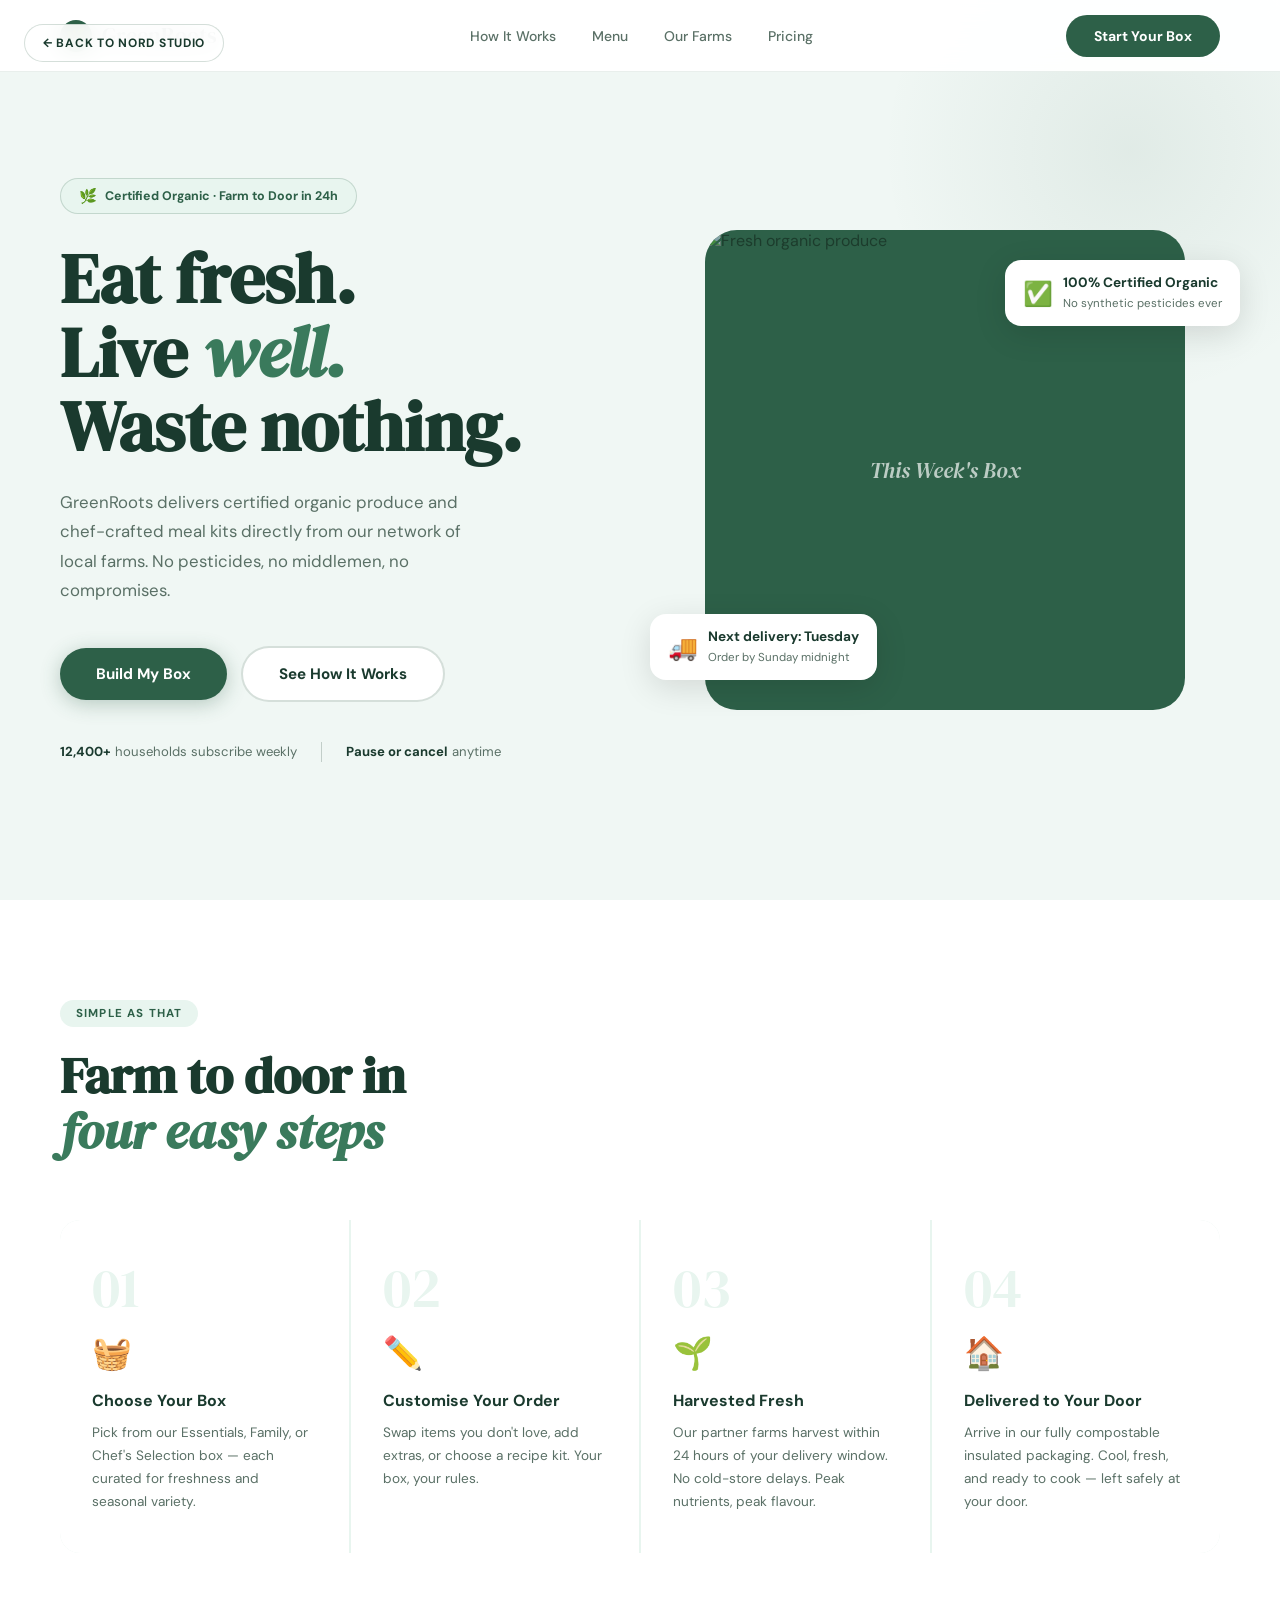
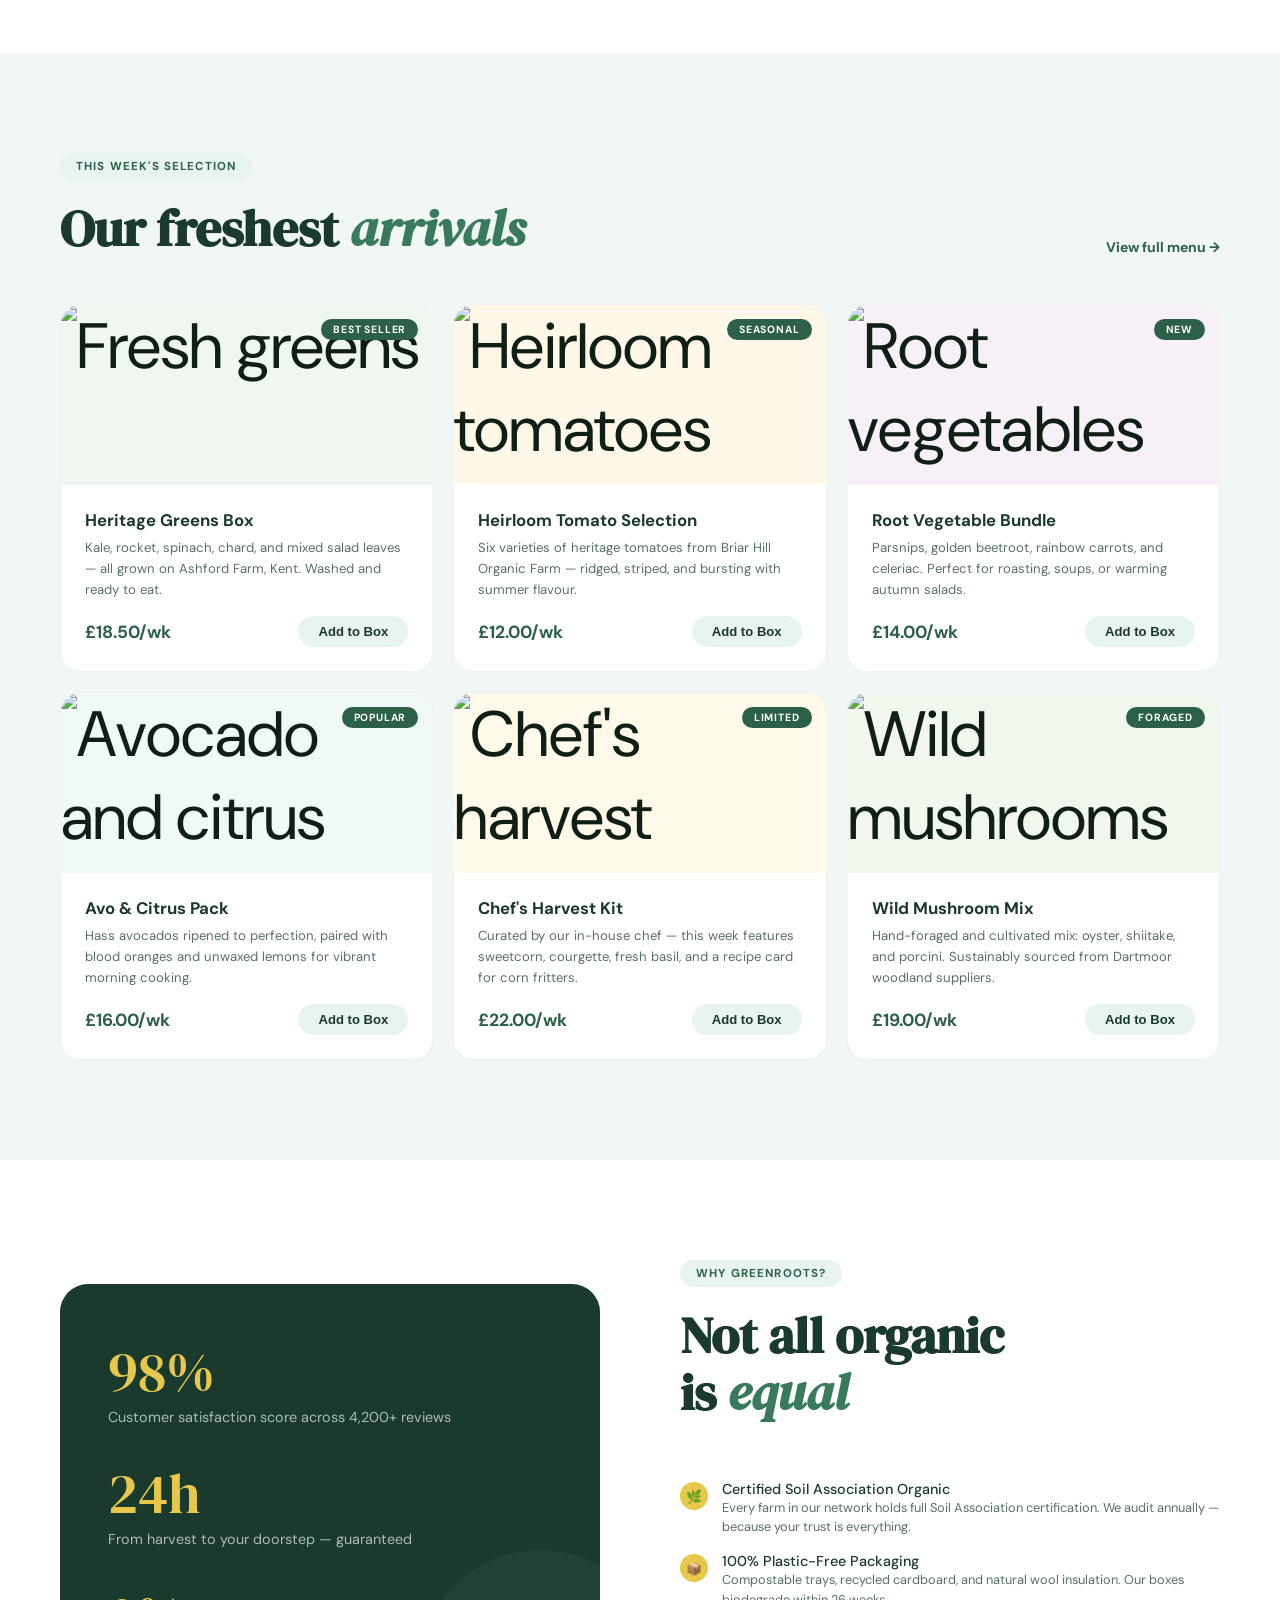
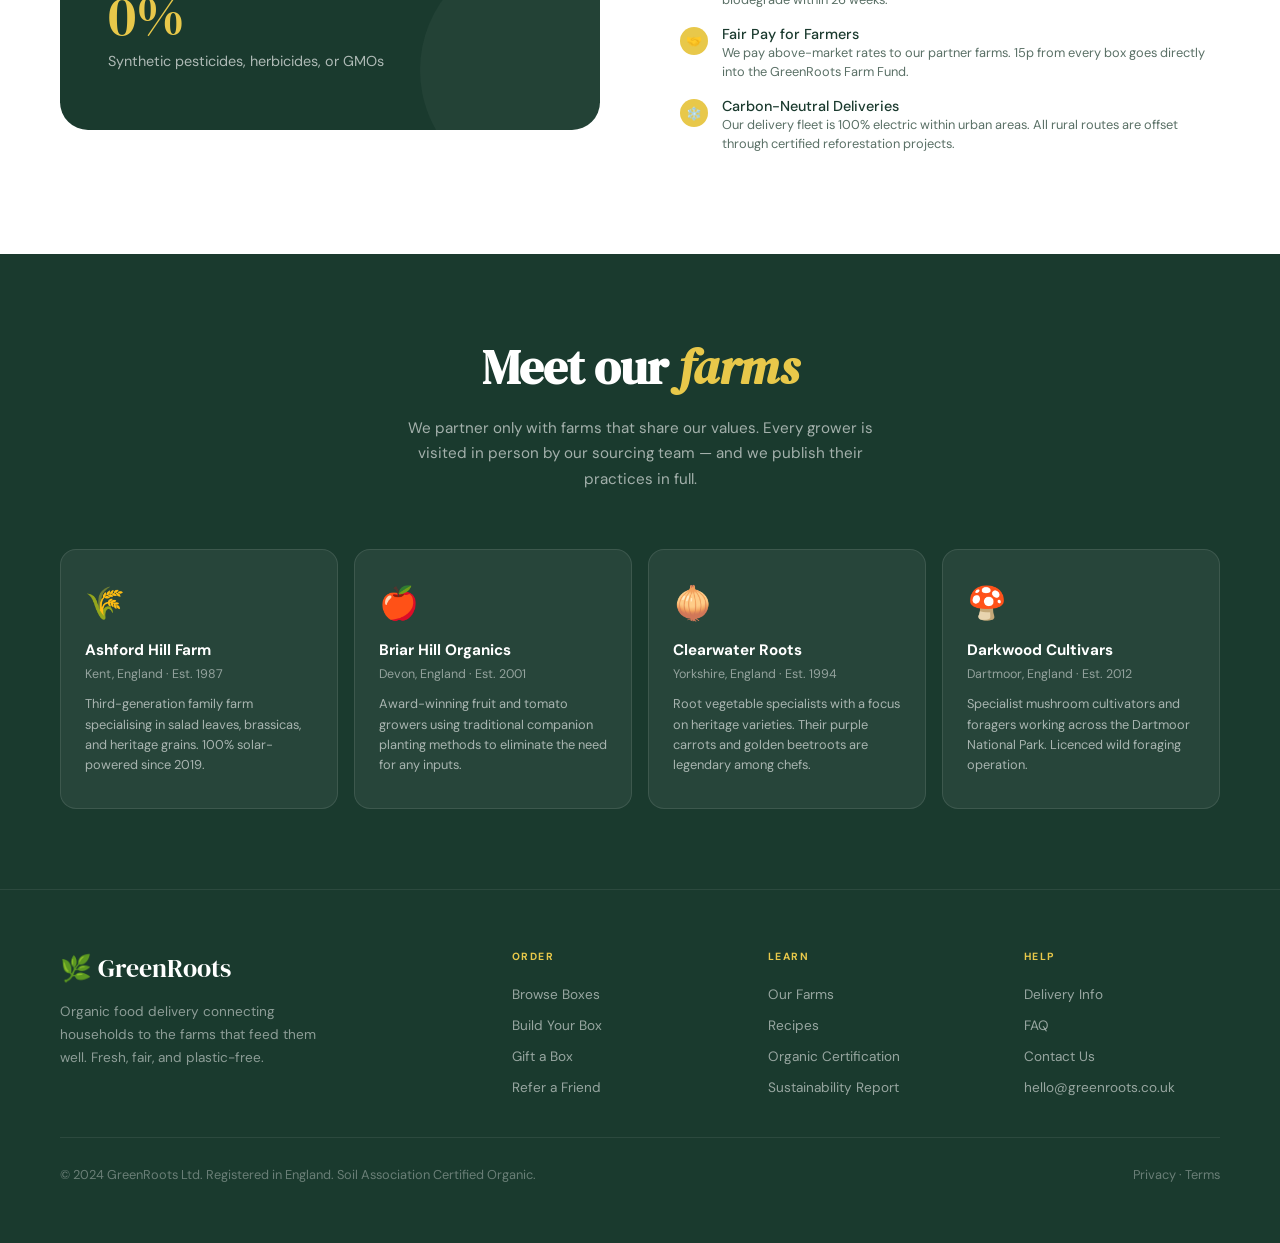
==== greenroots.html @ e9d358b2 "Add files via upload" ====
<!DOCTYPE html>
<html lang="en">
<head>
  <meta charset="UTF-8" />
  <meta name="viewport" content="width=device-width, initial-scale=1.0" />
  <title>GreenRoots — Organic Food Delivery</title>
  <link rel="preconnect" href="https://fonts.googleapis.com" />
  <link rel="preconnect" href="https://fonts.gstatic.com" crossorigin />
  <link href="https://fonts.googleapis.com/css2?family=DM+Sans:ital,wght@0,300;0,400;0,500;0,700;1,400&family=DM+Serif+Display:ital@0;1&display=swap" rel="stylesheet" />
  <style>
    *, *::before, *::after { box-sizing: border-box; margin: 0; padding: 0; }
    :root {
      --green-dark: #1a3a2e;
      --green: #2d6048;
      --green-mid: #3a7a5c;
      --green-light: #5a9e7a;
      --green-pale: #e8f5ef;
      --green-wash: #f0f7f4;
      --yellow: #e8c84a;
      --white: #ffffff;
      --black: #0f1f16;
      --muted: #5a7066;
    }
    html { scroll-behavior: smooth; }
    body {
      font-family: 'DM Sans', sans-serif;
      background: var(--white);
      color: var(--black);
      overflow-x: hidden;
    }

    .back-btn {
      position: fixed;
      top: 24px; left: 24px;
      z-index: 200;
      display: inline-flex;
      align-items: center;
      gap: 8px;
      font-size: 0.75rem;
      font-weight: 700;
      letter-spacing: 0.06em;
      text-transform: uppercase;
      color: var(--green-dark);
      background: rgba(255,255,255,0.92);
      backdrop-filter: blur(12px);
      padding: 10px 18px;
      border-radius: 50px;
      border: 1px solid rgba(45,96,72,0.2);
      text-decoration: none;
      transition: all 0.3s;
    }
    .back-btn:hover { background: var(--green); color: var(--white); border-color: var(--green); }

    nav {
      position: fixed;
      top: 0; left: 0; right: 0;
      z-index: 100;
      display: flex;
      align-items: center;
      justify-content: space-between;
      padding: 0 60px;
      height: 72px;
      background: rgba(255,255,255,0.95);
      backdrop-filter: blur(16px);
      border-bottom: 1px solid rgba(45,96,72,0.1);
    }
    .nav-logo {
      display: flex;
      align-items: center;
      gap: 10px;
      font-family: 'DM Serif Display', serif;
      font-size: 1.4rem;
      color: var(--green-dark);
      text-decoration: none;
    }
    .nav-logo-icon {
      width: 32px; height: 32px;
      background: var(--green);
      border-radius: 50%;
      display: flex;
      align-items: center;
      justify-content: center;
      font-size: 1rem;
    }
    .nav-links { display: flex; gap: 36px; list-style: none; }
    .nav-links a {
      font-size: 0.875rem;
      font-weight: 500;
      color: var(--muted);
      text-decoration: none;
      transition: color 0.2s;
    }
    .nav-links a:hover { color: var(--green-dark); }
    .nav-order {
      font-size: 0.875rem;
      font-weight: 700;
      color: var(--white);
      background: var(--green);
      padding: 12px 28px;
      border-radius: 50px;
      text-decoration: none;
      transition: all 0.2s;
    }
    .nav-order:hover { background: var(--green-dark); transform: translateY(-1px); }

    /* HERO */
    .hero {
      min-height: 100vh;
      display: grid;
      grid-template-columns: 1fr 1fr;
      align-items: center;
      padding: 100px 60px 60px;
      gap: 60px;
      background: var(--green-wash);
      position: relative;
      overflow: hidden;
    }
    .hero::before {
      content: '';
      position: absolute;
      top: -100px; right: -100px;
      width: 500px; height: 500px;
      border-radius: 50%;
      background: radial-gradient(circle, rgba(45,96,72,0.08) 0%, transparent 70%);
    }
    .hero-badge {
      display: inline-flex;
      align-items: center;
      gap: 8px;
      background: var(--green-pale);
      border: 1px solid rgba(45,96,72,0.2);
      padding: 8px 18px;
      border-radius: 50px;
      font-size: 0.78rem;
      font-weight: 700;
      color: var(--green);
      margin-bottom: 28px;
    }
    .hero-badge::before { content: '🌿'; font-size: 0.9rem; }
    .hero h1 {
      font-family: 'DM Serif Display', serif;
      font-size: clamp(3rem, 5.5vw, 5.5rem);
      line-height: 1.05;
      color: var(--green-dark);
      margin-bottom: 24px;
    }
    .hero h1 em { font-style: italic; color: var(--green-mid); }
    .hero-sub {
      font-size: 1.05rem;
      color: var(--muted);
      line-height: 1.75;
      max-width: 440px;
      margin-bottom: 40px;
    }
    .hero-actions { display: flex; gap: 14px; align-items: center; flex-wrap: wrap; }
    .btn-green {
      font-size: 0.95rem;
      font-weight: 700;
      color: var(--white);
      background: var(--green);
      padding: 16px 36px;
      border-radius: 50px;
      text-decoration: none;
      transition: all 0.25s;
      box-shadow: 0 4px 20px rgba(45,96,72,0.3);
    }
    .btn-green:hover { background: var(--green-dark); transform: translateY(-2px); box-shadow: 0 8px 28px rgba(45,96,72,0.4); }
    .btn-white {
      font-size: 0.95rem;
      font-weight: 700;
      color: var(--green-dark);
      background: var(--white);
      padding: 16px 36px;
      border-radius: 50px;
      text-decoration: none;
      border: 2px solid rgba(45,96,72,0.2);
      transition: all 0.25s;
    }
    .btn-white:hover { border-color: var(--green); color: var(--green); }
    .hero-trust {
      display: flex;
      align-items: center;
      gap: 24px;
      margin-top: 40px;
    }
    .hero-trust-text { font-size: 0.82rem; color: var(--muted); }
    .hero-trust-text strong { color: var(--green-dark); }
    .hero-visual {
      display: flex;
      align-items: center;
      justify-content: center;
      position: relative;
    }
    .hero-box {
      width: 100%;
      max-width: 480px;
      aspect-ratio: 1;
      background: var(--green);
      border-radius: 32px;
      display: flex;
      align-items: center;
      justify-content: center;
      position: relative;
      overflow: hidden;
    }
    .hero-box-inner {
      text-align: center;
      color: rgba(255,255,255,0.85);
      position: relative;
      z-index: 2;
    }
    .hero-box-emoji { font-size: 5rem; display: block; margin-bottom: 20px; }
    .hero-box-label {
      font-family: 'DM Serif Display', serif;
      font-size: 1.4rem;
      font-style: italic;
      opacity: 0.8;
    }
    .hero-box-bg-img {
      position: absolute;
      inset: 0;
      width: 100%; height: 100%;
      object-fit: cover;
      opacity: 0.55;
      border-radius: 32px;
    }
    .hero-floating {
      position: absolute;
      background: var(--white);
      border-radius: 16px;
      padding: 14px 18px;
      box-shadow: 0 8px 32px rgba(0,0,0,0.12);
      display: flex;
      align-items: center;
      gap: 10px;
    }
    .hero-floating.top { top: 30px; right: -20px; }
    .hero-floating.bottom { bottom: 30px; left: -20px; }
    .hf-icon { font-size: 1.5rem; }
    .hf-text strong { display: block; font-size: 0.85rem; font-weight: 700; color: var(--green-dark); }
    .hf-text span { font-size: 0.72rem; color: var(--muted); }

    /* HOW IT WORKS */
    .how {
      padding: 100px 60px;
      max-width: 1300px;
      margin: 0 auto;
    }
    .section-tag {
      display: inline-block;
      background: var(--green-pale);
      color: var(--green);
      font-size: 0.72rem;
      font-weight: 700;
      letter-spacing: 0.1em;
      text-transform: uppercase;
      padding: 6px 16px;
      border-radius: 50px;
      margin-bottom: 20px;
    }
    .section-title {
      font-family: 'DM Serif Display', serif;
      font-size: clamp(2.2rem, 4vw, 3.5rem);
      color: var(--green-dark);
      line-height: 1.1;
      margin-bottom: 60px;
    }
    .section-title em { font-style: italic; color: var(--green-mid); }
    .how-steps {
      display: grid;
      grid-template-columns: repeat(4, 1fr);
      gap: 2px;
      background: var(--green-pale);
      border-radius: 20px;
      overflow: hidden;
    }
    .how-step {
      background: var(--white);
      padding: 40px 32px;
      position: relative;
    }
    .step-num {
      font-family: 'DM Serif Display', serif;
      font-size: 3.5rem;
      color: var(--green-pale);
      line-height: 1;
      margin-bottom: 16px;
      display: block;
    }
    .step-icon { font-size: 2rem; margin-bottom: 16px; display: block; }
    .step-title { font-size: 1rem; font-weight: 700; color: var(--green-dark); margin-bottom: 10px; }
    .step-desc { font-size: 0.85rem; color: var(--muted); line-height: 1.7; }

    /* MENU */
    .menu-section {
      padding: 100px 60px;
      background: var(--green-wash);
    }
    .menu-inner { max-width: 1300px; margin: 0 auto; }
    .menu-header {
      display: flex;
      justify-content: space-between;
      align-items: flex-end;
      margin-bottom: 48px;
    }
    .menu-header a {
      font-size: 0.875rem;
      font-weight: 700;
      color: var(--green);
      text-decoration: none;
    }
    .menu-header a:hover { color: var(--green-dark); }
    .menu-grid {
      display: grid;
      grid-template-columns: repeat(3, 1fr);
      gap: 20px;
    }
    .menu-card {
      background: var(--white);
      border-radius: 20px;
      overflow: hidden;
      border: 1px solid rgba(45,96,72,0.08);
      transition: transform 0.3s, box-shadow 0.3s;
    }
    .menu-card:hover { transform: translateY(-6px); box-shadow: 0 16px 48px rgba(45,96,72,0.12); }
    .menu-visual {
      height: 180px;
      display: flex;
      align-items: center;
      justify-content: center;
      font-size: 4rem;
      position: relative;
    }
    .menu-tag {
      position: absolute;
      top: 14px;
      right: 14px;
      background: var(--green);
      color: var(--white);
      font-size: 0.65rem;
      font-weight: 700;
      letter-spacing: 0.08em;
      text-transform: uppercase;
      padding: 4px 12px;
      border-radius: 50px;
    }
    .menu-body { padding: 24px; }
    .menu-name { font-size: 1.05rem; font-weight: 700; color: var(--green-dark); margin-bottom: 6px; }
    .menu-desc { font-size: 0.82rem; color: var(--muted); margin-bottom: 16px; line-height: 1.6; }
    .menu-footer { display: flex; justify-content: space-between; align-items: center; }
    .menu-price { font-size: 1.1rem; font-weight: 700; color: var(--green); }
    .menu-add {
      background: var(--green-pale);
      color: var(--green-dark);
      border: none;
      padding: 8px 20px;
      border-radius: 50px;
      font-size: 0.82rem;
      font-weight: 700;
      cursor: pointer;
      transition: all 0.2s;
    }
    .menu-add:hover { background: var(--green); color: var(--white); }

    /* WHY US */
    .why {
      padding: 100px 60px;
      display: grid;
      grid-template-columns: 1fr 1fr;
      gap: 80px;
      align-items: center;
      max-width: 1300px;
      margin: 0 auto;
    }
    .why-visual {
      background: var(--green-dark);
      border-radius: 28px;
      padding: 60px 48px;
      color: var(--white);
      position: relative;
      overflow: hidden;
    }
    .why-visual::before {
      content: '';
      position: absolute;
      bottom: -60px; right: -60px;
      width: 240px; height: 240px;
      border-radius: 50%;
      background: rgba(255,255,255,0.04);
    }
    .why-stat { margin-bottom: 40px; }
    .why-stat-num {
      font-family: 'DM Serif Display', serif;
      font-size: 3.5rem;
      color: var(--yellow);
      line-height: 1;
      margin-bottom: 8px;
    }
    .why-stat-label { font-size: 0.9rem; color: rgba(255,255,255,0.65); }
    .why-features { list-style: none; display: flex; flex-direction: column; gap: 16px; }
    .why-feature {
      display: flex;
      align-items: flex-start;
      gap: 14px;
    }
    .why-feature-icon {
      width: 28px; height: 28px;
      background: var(--yellow);
      border-radius: 50%;
      display: flex;
      align-items: center;
      justify-content: center;
      font-size: 0.8rem;
      flex-shrink: 0;
      margin-top: 2px;
    }
    .why-feature-text { font-size: 0.9rem; font-weight: 500; color: var(--green-dark); }
    .why-feature-sub { font-size: 0.8rem; color: var(--muted); line-height: 1.5; }

    /* FARMS */
    .farms {
      padding: 80px 60px;
      background: var(--green-dark);
      color: var(--white);
      text-align: center;
    }
    .farms-inner { max-width: 1300px; margin: 0 auto; }
    .farms h2 {
      font-family: 'DM Serif Display', serif;
      font-size: clamp(2rem, 4vw, 3rem);
      margin-bottom: 16px;
    }
    .farms h2 em { font-style: italic; color: var(--yellow); }
    .farms-sub { color: rgba(255,255,255,0.6); max-width: 500px; margin: 0 auto 56px; font-size: 0.95rem; line-height: 1.7; }
    .farms-grid {
      display: grid;
      grid-template-columns: repeat(4, 1fr);
      gap: 16px;
    }
    .farm-card {
      background: rgba(255,255,255,0.06);
      border: 1px solid rgba(255,255,255,0.1);
      border-radius: 16px;
      padding: 32px 24px;
      text-align: left;
      transition: background 0.3s;
    }
    .farm-card:hover { background: rgba(255,255,255,0.1); }
    .farm-icon { font-size: 2rem; margin-bottom: 16px; display: block; }
    .farm-name { font-size: 0.95rem; font-weight: 700; margin-bottom: 6px; }
    .farm-loc { font-size: 0.78rem; color: rgba(255,255,255,0.5); margin-bottom: 12px; }
    .farm-desc { font-size: 0.8rem; color: rgba(255,255,255,0.6); line-height: 1.6; }

    /* FOOTER */
    footer {
      background: var(--green-dark);
      border-top: 1px solid rgba(255,255,255,0.08);
      padding: 60px;
    }
    .footer-inner {
      max-width: 1300px;
      margin: 0 auto;
      display: grid;
      grid-template-columns: 2fr 1fr 1fr 1fr;
      gap: 60px;
      color: rgba(255,255,255,0.7);
    }
    .footer-logo {
      font-family: 'DM Serif Display', serif;
      font-size: 1.6rem;
      color: var(--white);
      margin-bottom: 14px;
    }
    .footer-tagline { font-size: 0.85rem; color: rgba(255,255,255,0.5); line-height: 1.7; max-width: 260px; }
    .footer-col h4 {
      font-size: 0.65rem;
      font-weight: 700;
      letter-spacing: 0.14em;
      text-transform: uppercase;
      color: var(--yellow);
      margin-bottom: 20px;
    }
    .footer-col ul { list-style: none; display: flex; flex-direction: column; gap: 10px; }
    .footer-col a { font-size: 0.85rem; color: rgba(255,255,255,0.55); text-decoration: none; transition: color 0.2s; }
    .footer-col a:hover { color: var(--white); }
    .footer-bottom {
      max-width: 1300px;
      margin: 40px auto 0;
      padding-top: 28px;
      border-top: 1px solid rgba(255,255,255,0.08);
      display: flex;
      justify-content: space-between;
      align-items: center;
      color: rgba(255,255,255,0.35);
      font-size: 0.8rem;
    }

    @media (max-width: 1024px) {
      .hero { grid-template-columns: 1fr; }
      .hero-visual { display: none; }
      .how-steps { grid-template-columns: 1fr 1fr; }
      .menu-grid { grid-template-columns: 1fr 1fr; }
      .why { grid-template-columns: 1fr; }
      .farms-grid { grid-template-columns: 1fr 1fr; }
      .footer-inner { grid-template-columns: 1fr 1fr; }
    }
    @media (max-width: 768px) {
      .nav-links, .nav-order { display: none; }
      nav, .hero, .how, .menu-section, .why, .farms, footer { padding-left: 24px; padding-right: 24px; }
      .how-steps { grid-template-columns: 1fr; }
      .menu-grid { grid-template-columns: 1fr; }
      .farms-grid { grid-template-columns: 1fr 1fr; }
    }
  </style>
</head>
<body>

  <a href="index.html" class="back-btn">← Back to Nord Studio</a>

  <nav>
    <a href="#" class="nav-logo">
      <div class="nav-logo-icon">🌿</div>
      GreenRoots
    </a>
    <ul class="nav-links">
      <li><a href="#how">How It Works</a></li>
      <li><a href="#menu">Menu</a></li>
      <li><a href="#farms">Our Farms</a></li>
      <li><a href="#pricing">Pricing</a></li>
    </ul>
    <a href="#menu" class="nav-order">Start Your Box</a>
  </nav>

  <!-- HERO -->
  <section class="hero">
    <div>
      <div class="hero-badge">Certified Organic · Farm to Door in 24h</div>
      <h1>Eat fresh.<br>Live <em>well.</em><br>Waste nothing.</h1>
      <p class="hero-sub">GreenRoots delivers certified organic produce and chef-crafted meal kits directly from our network of local farms. No pesticides, no middlemen, no compromises.</p>
      <div class="hero-actions">
        <a href="#menu" class="btn-green">Build My Box</a>
        <a href="#how" class="btn-white">See How It Works</a>
      </div>
      <div class="hero-trust">
        <span class="hero-trust-text"><strong>12,400+</strong> households subscribe weekly</span>
        <span style="width:1px;height:20px;background:rgba(90,112,102,0.3);display:block;"></span>
        <span class="hero-trust-text"><strong>Pause or cancel</strong> anytime</span>
      </div>
    </div>
    <div class="hero-visual">
      <div class="hero-box">
        <img class="hero-box-bg-img" src="https://images.unsplash.com/photo-1540914124949-9dadffd46b54?auto=format&fit=crop&w=800&q=80" alt="Fresh organic produce">
        <div class="hero-box-inner">
          <div class="hero-box-label">This Week's Box</div>
        </div>
      </div>
      <div class="hero-floating top">
        <div class="hf-icon">✅</div>
        <div class="hf-text">
          <strong>100% Certified Organic</strong>
          <span>No synthetic pesticides ever</span>
        </div>
      </div>
      <div class="hero-floating bottom">
        <div class="hf-icon">🚚</div>
        <div class="hf-text">
          <strong>Next delivery: Tuesday</strong>
          <span>Order by Sunday midnight</span>
        </div>
      </div>
    </div>
  </section>

  <!-- HOW IT WORKS -->
  <section class="how" id="how">
    <div><span class="section-tag">Simple as that</span></div>
    <h2 class="section-title">Farm to door in<br><em>four easy steps</em></h2>
    <div class="how-steps">
      <div class="how-step">
        <span class="step-num">01</span>
        <span class="step-icon">🧺</span>
        <div class="step-title">Choose Your Box</div>
        <p class="step-desc">Pick from our Essentials, Family, or Chef's Selection box — each curated for freshness and seasonal variety.</p>
      </div>
      <div class="how-step">
        <span class="step-num">02</span>
        <span class="step-icon">✏️</span>
        <div class="step-title">Customise Your Order</div>
        <p class="step-desc">Swap items you don't love, add extras, or choose a recipe kit. Your box, your rules.</p>
      </div>
      <div class="how-step">
        <span class="step-num">03</span>
        <span class="step-icon">🌱</span>
        <div class="step-title">Harvested Fresh</div>
        <p class="step-desc">Our partner farms harvest within 24 hours of your delivery window. No cold-store delays. Peak nutrients, peak flavour.</p>
      </div>
      <div class="how-step">
        <span class="step-num">04</span>
        <span class="step-icon">🏠</span>
        <div class="step-title">Delivered to Your Door</div>
        <p class="step-desc">Arrive in our fully compostable insulated packaging. Cool, fresh, and ready to cook — left safely at your door.</p>
      </div>
    </div>
  </section>

  <!-- MENU -->
  <section class="menu-section" id="menu">
    <div class="menu-inner">
      <div class="menu-header">
        <div>
          <span class="section-tag">This Week's Selection</span>
          <h2 class="section-title" style="margin-bottom:0;">Our freshest <em>arrivals</em></h2>
        </div>
        <a href="#">View full menu →</a>
      </div>
      <div class="menu-grid">
        <div class="menu-card">
          <div class="menu-visual" style="background:#f0f7f0;padding:0;overflow:hidden;"><img src="https://images.unsplash.com/photo-1512621776951-a57141f2eefd?auto=format&fit=crop&w=600&q=80" alt="Fresh greens" style="width:100%;height:100%;object-fit:cover;"><div class="menu-tag">Best Seller</div></div>
          <div class="menu-body">
            <div class="menu-name">Heritage Greens Box</div>
            <p class="menu-desc">Kale, rocket, spinach, chard, and mixed salad leaves — all grown on Ashford Farm, Kent. Washed and ready to eat.</p>
            <div class="menu-footer">
              <span class="menu-price">£18.50/wk</span>
              <button class="menu-add">Add to Box</button>
            </div>
          </div>
        </div>
        <div class="menu-card">
          <div class="menu-visual" style="background:#fff8e8;padding:0;overflow:hidden;"><img src="https://images.unsplash.com/photo-1546470427-f5b61c4d2d9c?auto=format&fit=crop&w=600&q=80" alt="Heirloom tomatoes" style="width:100%;height:100%;object-fit:cover;"><div class="menu-tag">Seasonal</div></div>
          <div class="menu-body">
            <div class="menu-name">Heirloom Tomato Selection</div>
            <p class="menu-desc">Six varieties of heritage tomatoes from Briar Hill Organic Farm — ridged, striped, and bursting with summer flavour.</p>
            <div class="menu-footer">
              <span class="menu-price">£12.00/wk</span>
              <button class="menu-add">Add to Box</button>
            </div>
          </div>
        </div>
        <div class="menu-card">
          <div class="menu-visual" style="background:#f7f0f8;padding:0;overflow:hidden;"><img src="https://images.unsplash.com/photo-1598030343241-56e5e8a79d7d?auto=format&fit=crop&w=600&q=80" alt="Root vegetables" style="width:100%;height:100%;object-fit:cover;"><div class="menu-tag">New</div></div>
          <div class="menu-body">
            <div class="menu-name">Root Vegetable Bundle</div>
            <p class="menu-desc">Parsnips, golden beetroot, rainbow carrots, and celeriac. Perfect for roasting, soups, or warming autumn salads.</p>
            <div class="menu-footer">
              <span class="menu-price">£14.00/wk</span>
              <button class="menu-add">Add to Box</button>
            </div>
          </div>
        </div>
        <div class="menu-card">
          <div class="menu-visual" style="background:#f0f9f5;padding:0;overflow:hidden;"><img src="https://images.unsplash.com/photo-1523049673857-eb18f1d7b578?auto=format&fit=crop&w=600&q=80" alt="Avocado and citrus" style="width:100%;height:100%;object-fit:cover;"><div class="menu-tag">Popular</div></div>
          <div class="menu-body">
            <div class="menu-name">Avo & Citrus Pack</div>
            <p class="menu-desc">Hass avocados ripened to perfection, paired with blood oranges and unwaxed lemons for vibrant morning cooking.</p>
            <div class="menu-footer">
              <span class="menu-price">£16.00/wk</span>
              <button class="menu-add">Add to Box</button>
            </div>
          </div>
        </div>
        <div class="menu-card">
          <div class="menu-visual" style="background:#fef9e8;padding:0;overflow:hidden;"><img src="https://images.unsplash.com/photo-1543353071-087092f956c4?auto=format&fit=crop&w=600&q=80" alt="Chef's harvest selection" style="width:100%;height:100%;object-fit:cover;"><div class="menu-tag">Limited</div></div>
          <div class="menu-body">
            <div class="menu-name">Chef's Harvest Kit</div>
            <p class="menu-desc">Curated by our in-house chef — this week features sweetcorn, courgette, fresh basil, and a recipe card for corn fritters.</p>
            <div class="menu-footer">
              <span class="menu-price">£22.00/wk</span>
              <button class="menu-add">Add to Box</button>
            </div>
          </div>
        </div>
        <div class="menu-card">
          <div class="menu-visual" style="background:#f2f7ee;padding:0;overflow:hidden;"><img src="https://images.unsplash.com/photo-1504674900247-0877df9cc836?auto=format&fit=crop&w=600&q=80" alt="Wild mushrooms" style="width:100%;height:100%;object-fit:cover;"><div class="menu-tag">Foraged</div></div>
          <div class="menu-body">
            <div class="menu-name">Wild Mushroom Mix</div>
            <p class="menu-desc">Hand-foraged and cultivated mix: oyster, shiitake, and porcini. Sustainably sourced from Dartmoor woodland suppliers.</p>
            <div class="menu-footer">
              <span class="menu-price">£19.00/wk</span>
              <button class="menu-add">Add to Box</button>
            </div>
          </div>
        </div>
      </div>
    </div>
  </section>

  <!-- WHY GREENROOTS -->
  <section class="why">
    <div class="why-visual">
      <div class="why-stat">
        <div class="why-stat-num">98%</div>
        <div class="why-stat-label">Customer satisfaction score across 4,200+ reviews</div>
      </div>
      <div class="why-stat">
        <div class="why-stat-num">24h</div>
        <div class="why-stat-label">From harvest to your doorstep — guaranteed</div>
      </div>
      <div class="why-stat" style="margin-bottom:0;">
        <div class="why-stat-num">0%</div>
        <div class="why-stat-label">Synthetic pesticides, herbicides, or GMOs</div>
      </div>
    </div>
    <div>
      <span class="section-tag">Why GreenRoots?</span>
      <h2 class="section-title">Not all organic<br>is <em>equal</em></h2>
      <ul class="why-features">
        <li class="why-feature">
          <div class="why-feature-icon">🌿</div>
          <div>
            <div class="why-feature-text">Certified Soil Association Organic</div>
            <div class="why-feature-sub">Every farm in our network holds full Soil Association certification. We audit annually — because your trust is everything.</div>
          </div>
        </li>
        <li class="why-feature">
          <div class="why-feature-icon">📦</div>
          <div>
            <div class="why-feature-text">100% Plastic-Free Packaging</div>
            <div class="why-feature-sub">Compostable trays, recycled cardboard, and natural wool insulation. Our boxes biodegrade within 26 weeks.</div>
          </div>
        </li>
        <li class="why-feature">
          <div class="why-feature-icon">🤝</div>
          <div>
            <div class="why-feature-text">Fair Pay for Farmers</div>
            <div class="why-feature-sub">We pay above-market rates to our partner farms. 15p from every box goes directly into the GreenRoots Farm Fund.</div>
          </div>
        </li>
        <li class="why-feature">
          <div class="why-feature-icon">❄️</div>
          <div>
            <div class="why-feature-text">Carbon-Neutral Deliveries</div>
            <div class="why-feature-sub">Our delivery fleet is 100% electric within urban areas. All rural routes are offset through certified reforestation projects.</div>
          </div>
        </li>
      </ul>
    </div>
  </section>

  <!-- FARMS -->
  <section class="farms" id="farms">
    <div class="farms-inner">
      <h2>Meet our <em>farms</em></h2>
      <p class="farms-sub">We partner only with farms that share our values. Every grower is visited in person by our sourcing team — and we publish their practices in full.</p>
      <div class="farms-grid">
        <div class="farm-card">
          <span class="farm-icon">🌾</span>
          <div class="farm-name">Ashford Hill Farm</div>
          <div class="farm-loc">Kent, England · Est. 1987</div>
          <p class="farm-desc">Third-generation family farm specialising in salad leaves, brassicas, and heritage grains. 100% solar-powered since 2019.</p>
        </div>
        <div class="farm-card">
          <span class="farm-icon">🍎</span>
          <div class="farm-name">Briar Hill Organics</div>
          <div class="farm-loc">Devon, England · Est. 2001</div>
          <p class="farm-desc">Award-winning fruit and tomato growers using traditional companion planting methods to eliminate the need for any inputs.</p>
        </div>
        <div class="farm-card">
          <span class="farm-icon">🧅</span>
          <div class="farm-name">Clearwater Roots</div>
          <div class="farm-loc">Yorkshire, England · Est. 1994</div>
          <p class="farm-desc">Root vegetable specialists with a focus on heritage varieties. Their purple carrots and golden beetroots are legendary among chefs.</p>
        </div>
        <div class="farm-card">
          <span class="farm-icon">🍄</span>
          <div class="farm-name">Darkwood Cultivars</div>
          <div class="farm-loc">Dartmoor, England · Est. 2012</div>
          <p class="farm-desc">Specialist mushroom cultivators and foragers working across the Dartmoor National Park. Licenced wild foraging operation.</p>
        </div>
      </div>
    </div>
  </section>

  <!-- FOOTER -->
  <footer>
    <div class="footer-inner">
      <div>
        <div class="footer-logo">🌿 GreenRoots</div>
        <p class="footer-tagline">Organic food delivery connecting households to the farms that feed them well. Fresh, fair, and plastic-free.</p>
      </div>
      <div class="footer-col">
        <h4>Order</h4>
        <ul>
          <li><a href="#">Browse Boxes</a></li>
          <li><a href="#">Build Your Box</a></li>
          <li><a href="#">Gift a Box</a></li>
          <li><a href="#">Refer a Friend</a></li>
        </ul>
      </div>
      <div class="footer-col">
        <h4>Learn</h4>
        <ul>
          <li><a href="#">Our Farms</a></li>
          <li><a href="#">Recipes</a></li>
          <li><a href="#">Organic Certification</a></li>
          <li><a href="#">Sustainability Report</a></li>
        </ul>
      </div>
      <div class="footer-col">
        <h4>Help</h4>
        <ul>
          <li><a href="#">Delivery Info</a></li>
          <li><a href="#">FAQ</a></li>
          <li><a href="#">Contact Us</a></li>
          <li><a href="#">hello@greenroots.co.uk</a></li>
        </ul>
      </div>
    </div>
    <div class="footer-bottom">
      <span>© 2024 GreenRoots Ltd. Registered in England. Soil Association Certified Organic.</span>
      <span>Privacy · Terms</span>
    </div>
  </footer>

</body>
</html>
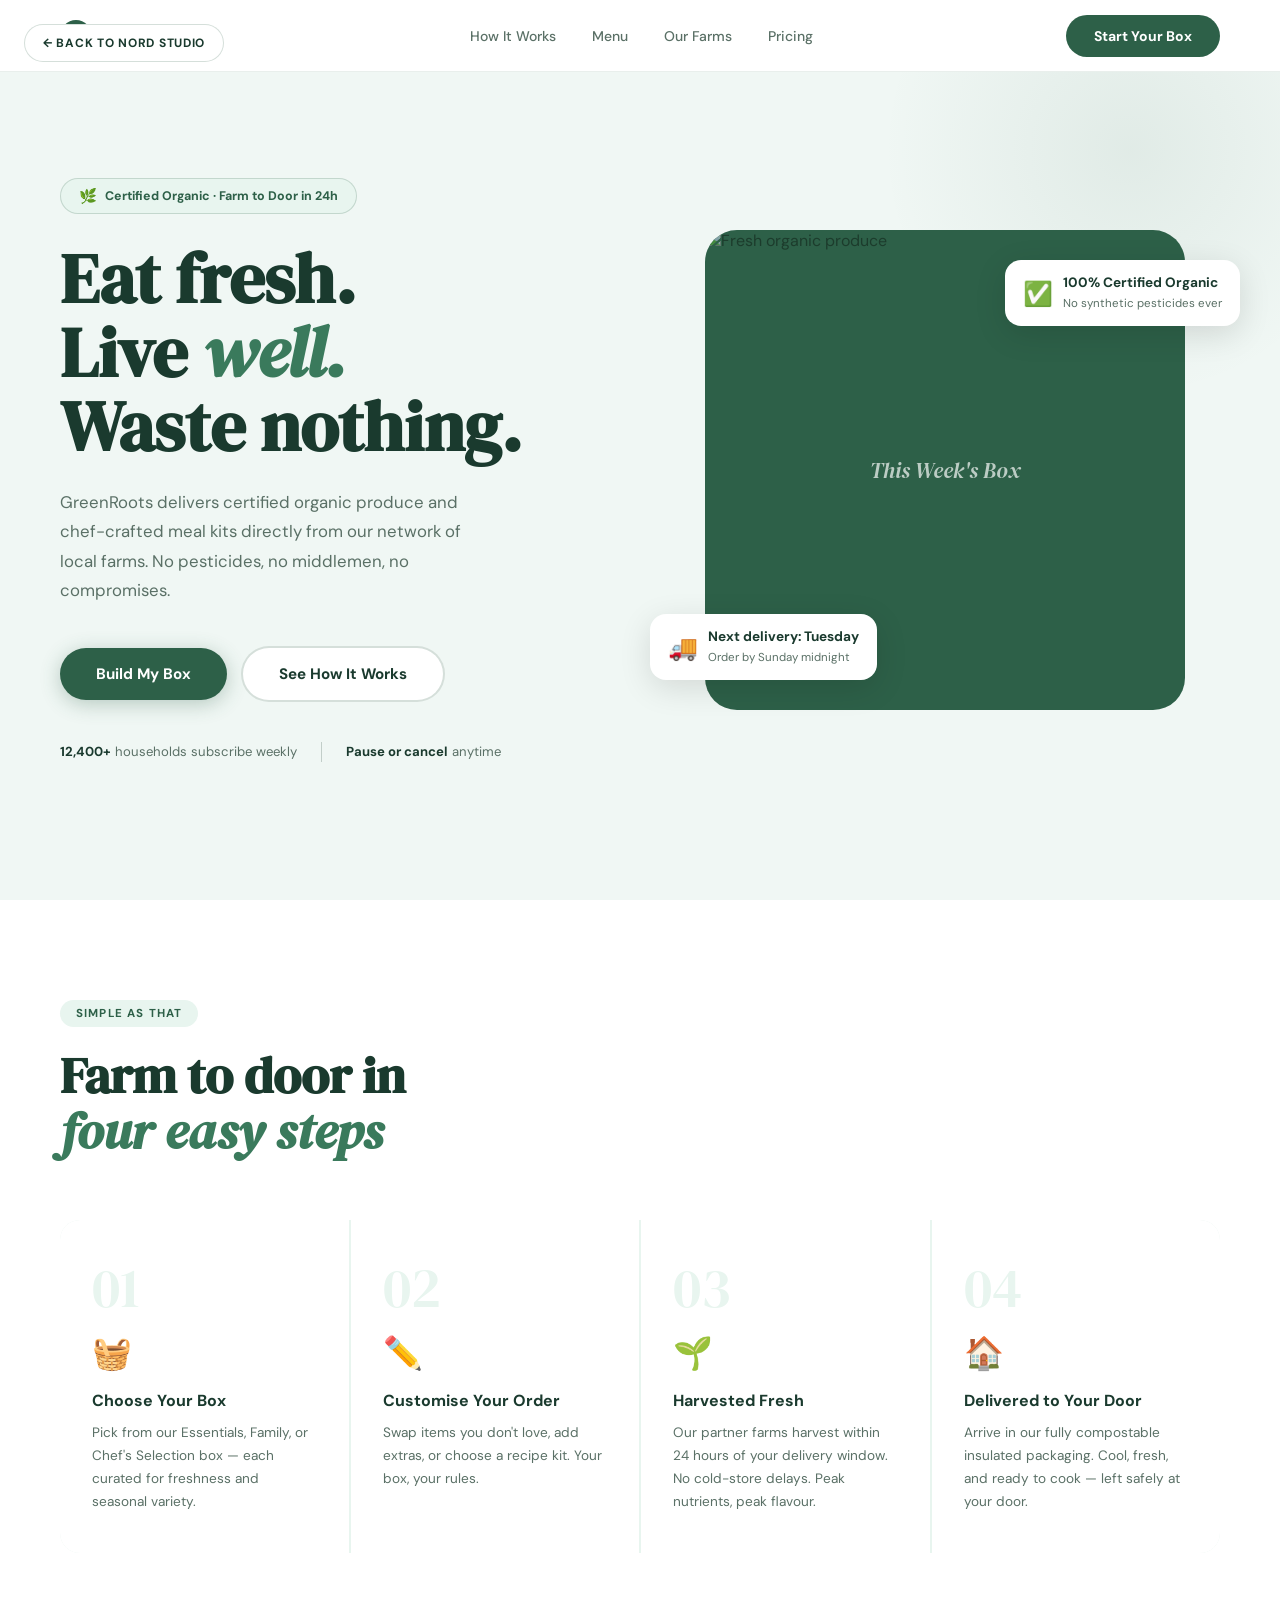
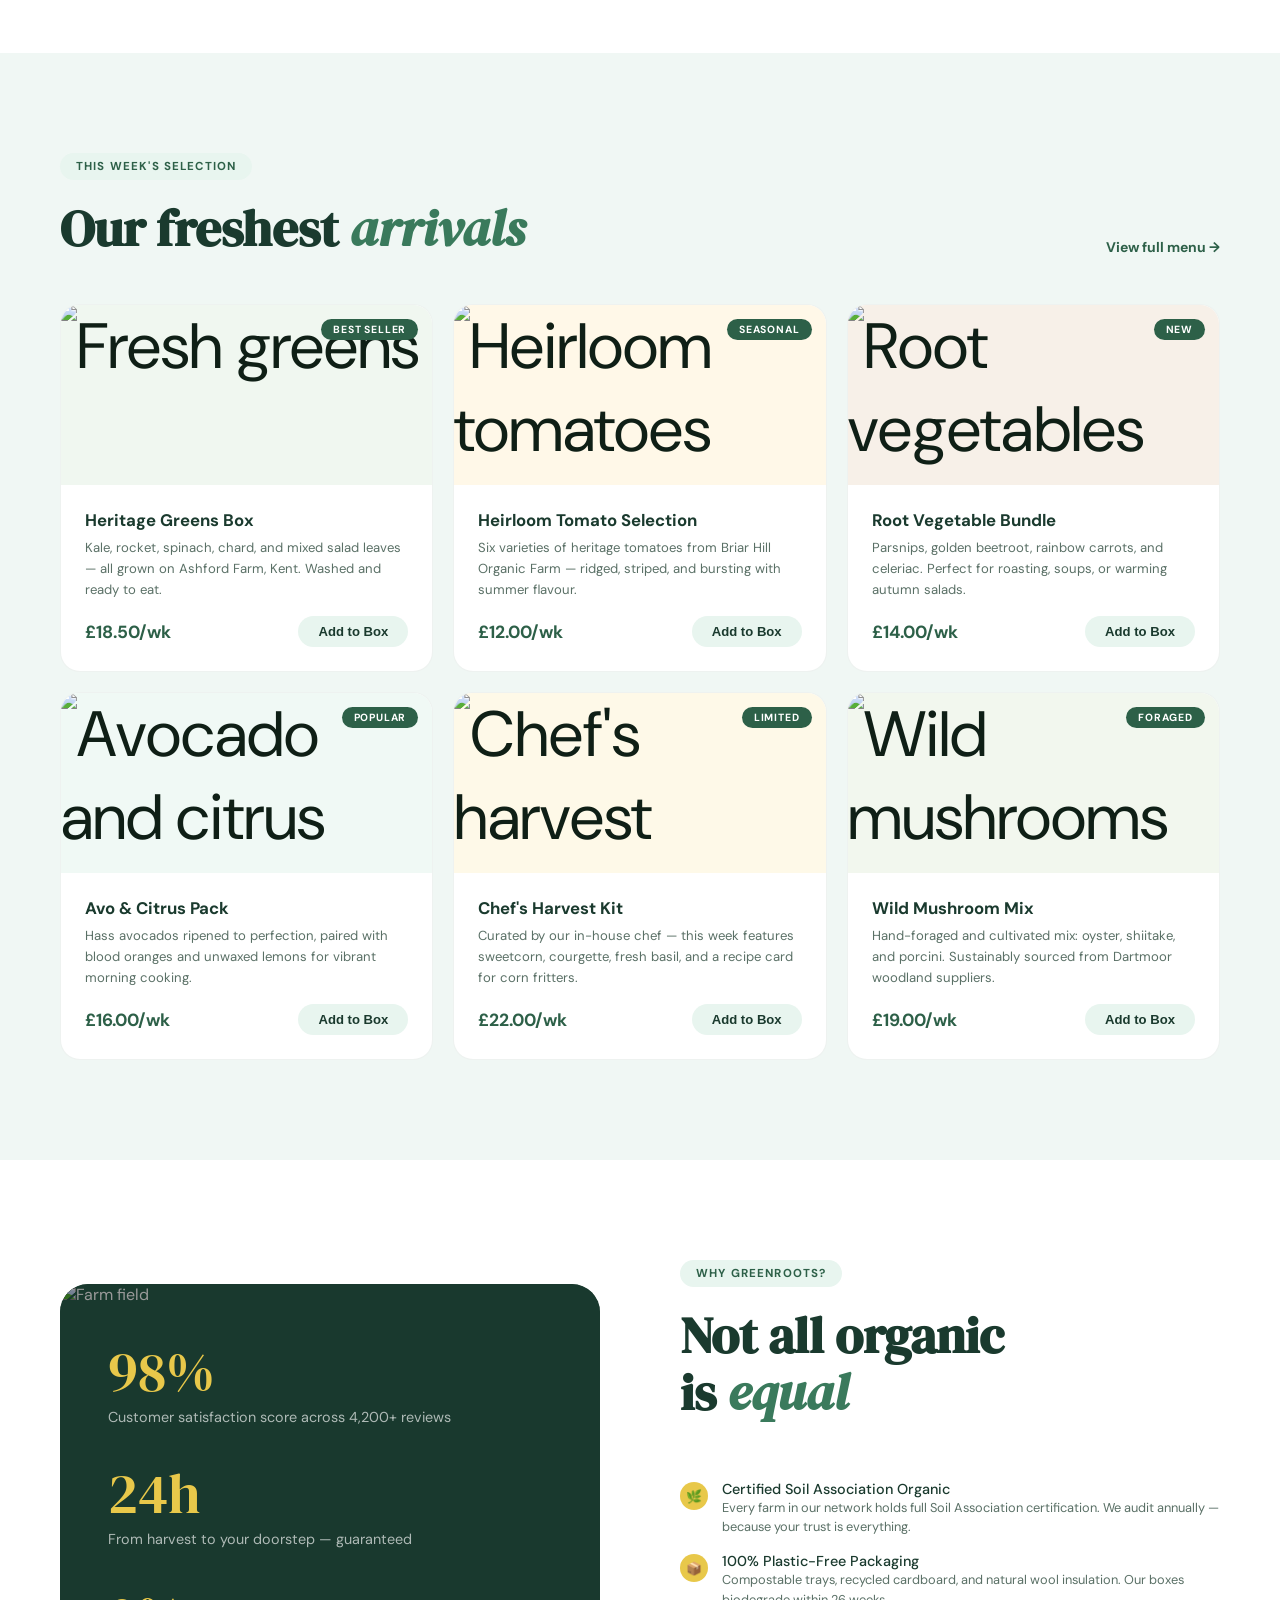
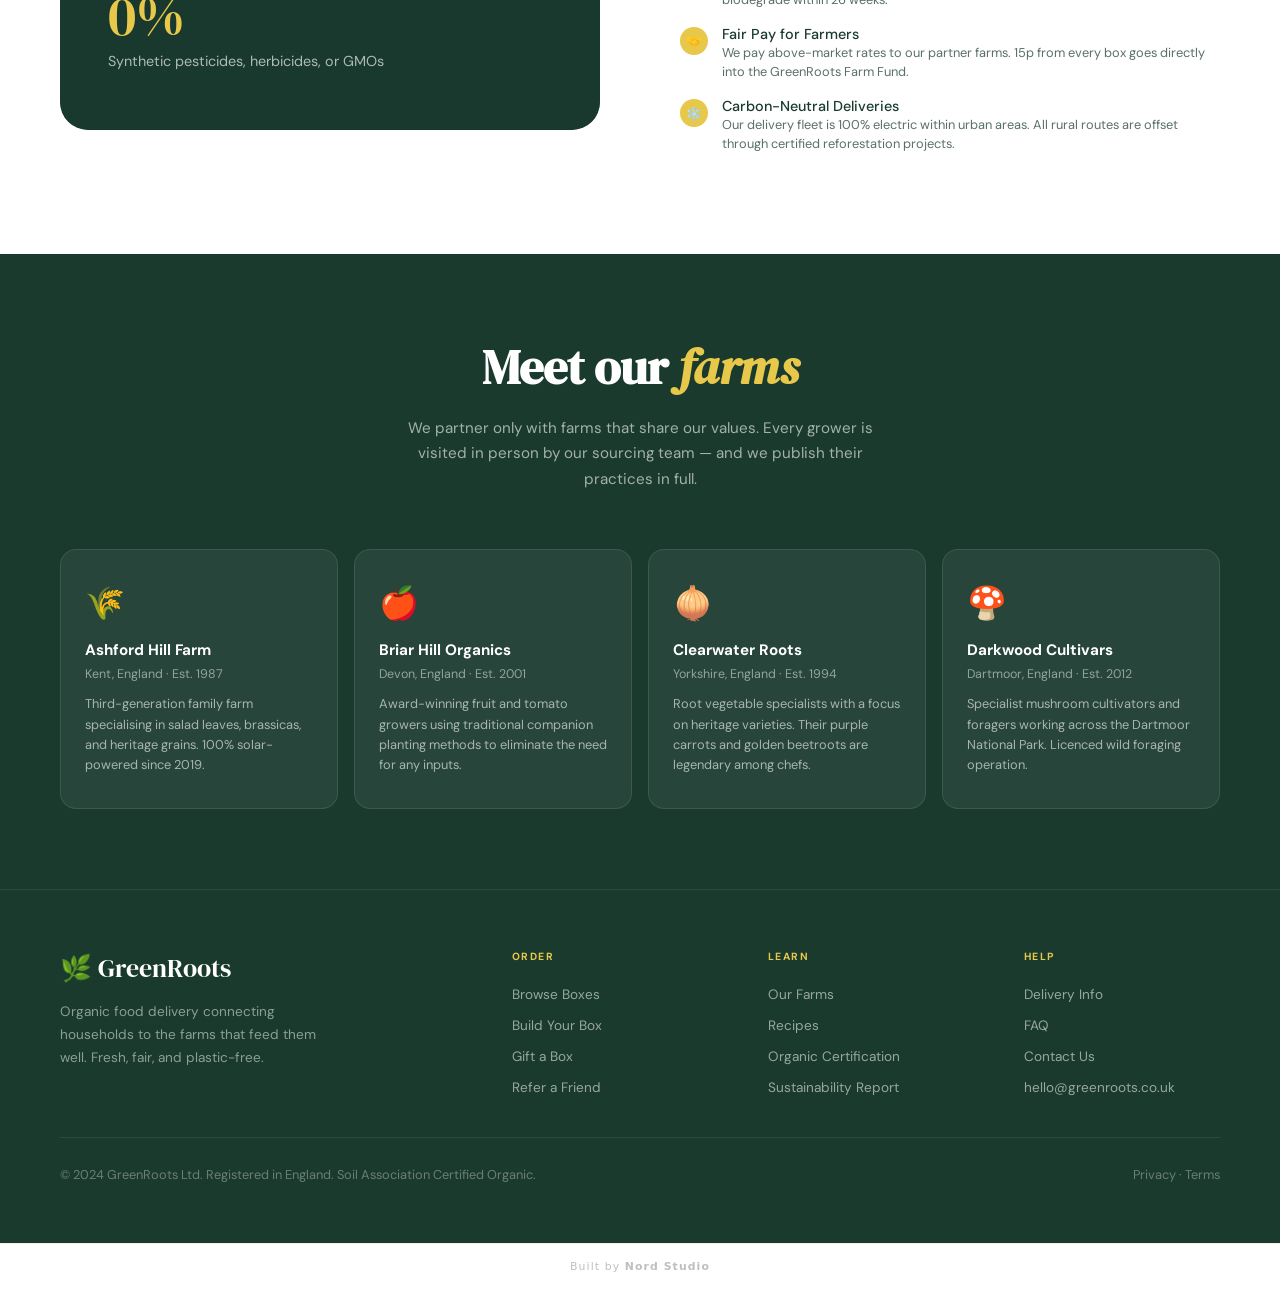
==== commit 28d4d103: "Add files via upload" ====
--- a/greenroots.html
+++ b/greenroots.html
@@ -41,8 +41,8 @@
       letter-spacing: 0.06em;
       text-transform: uppercase;
       color: var(--green-dark);
-      background: rgba(255,255,255,0.92);
-      backdrop-filter: blur(12px);
+      background: #ffffff;
+      
       padding: 10px 18px;
       border-radius: 50px;
       border: 1px solid rgba(45,96,72,0.2);
@@ -60,8 +60,8 @@
       justify-content: space-between;
       padding: 0 60px;
       height: 72px;
-      background: rgba(255,255,255,0.95);
-      backdrop-filter: blur(16px);
+      background: #ffffff;
+      
       border-bottom: 1px solid rgba(45,96,72,0.1);
     }
     .nav-logo {
@@ -383,10 +383,18 @@
     .why-visual::before {
       content: '';
       position: absolute;
-      bottom: -60px; right: -60px;
-      width: 240px; height: 240px;
-      border-radius: 50%;
-      background: rgba(255,255,255,0.04);
+      inset: 0;
+      background: rgba(26,58,46,0.72);
+      z-index: 1;
+      border-radius: 28px;
+    }
+    .why-visual > * { position: relative; z-index: 2; }
+    .why-bg-img {
+      position: absolute;
+      inset: 0; width: 100%; height: 100%;
+      object-fit: cover;
+      border-radius: 28px;
+      filter: saturate(1.1) brightness(0.6);
     }
     .why-stat { margin-bottom: 40px; }
     .why-stat-num {
@@ -497,7 +505,8 @@
 
     @media (max-width: 1024px) {
       .hero { grid-template-columns: 1fr; }
-      .hero-visual { display: none; }
+      .hero-visual { display: flex; max-width: 420px; margin: 0 auto; }
+      .hero-floating { display: none; }
       .how-steps { grid-template-columns: 1fr 1fr; }
       .menu-grid { grid-template-columns: 1fr 1fr; }
       .why { grid-template-columns: 1fr; }
@@ -507,6 +516,8 @@
     @media (max-width: 768px) {
       .nav-links, .nav-order { display: none; }
       nav, .hero, .how, .menu-section, .why, .farms, footer { padding-left: 24px; padding-right: 24px; }
+      .hero-visual { max-width: 100%; }
+      .hero-box { aspect-ratio: 4/3; }
       .how-steps { grid-template-columns: 1fr; }
       .menu-grid { grid-template-columns: 1fr; }
       .farms-grid { grid-template-columns: 1fr 1fr; }
@@ -549,7 +560,7 @@
     </div>
     <div class="hero-visual">
       <div class="hero-box">
-        <img class="hero-box-bg-img" src="https://images.unsplash.com/photo-1540914124949-9dadffd46b54?auto=format&fit=crop&w=800&q=80" alt="Fresh organic produce">
+        <img class="hero-box-bg-img" src="https://images.unsplash.com/photo-1610348725531-843dff563e2c?w=800&q=80" alt="Fresh organic produce" loading="eager">
         <div class="hero-box-inner">
           <div class="hero-box-label">This Week's Box</div>
         </div>
@@ -615,7 +626,7 @@
       </div>
       <div class="menu-grid">
         <div class="menu-card">
-          <div class="menu-visual" style="background:#f0f7f0;padding:0;overflow:hidden;"><img src="https://images.unsplash.com/photo-1512621776951-a57141f2eefd?auto=format&fit=crop&w=600&q=80" alt="Fresh greens" style="width:100%;height:100%;object-fit:cover;"><div class="menu-tag">Best Seller</div></div>
+          <div class="menu-visual" style="background:#f0f7f0;padding:0;overflow:hidden;"><img src="https://images.unsplash.com/photo-1576045057995-568f588f82fb?w=600&q=80" alt="Fresh greens" style="width:100%;height:100%;object-fit:cover;" loading="lazy"><div class="menu-tag">Best Seller</div></div>
           <div class="menu-body">
             <div class="menu-name">Heritage Greens Box</div>
             <p class="menu-desc">Kale, rocket, spinach, chard, and mixed salad leaves — all grown on Ashford Farm, Kent. Washed and ready to eat.</p>
@@ -626,7 +637,7 @@
           </div>
         </div>
         <div class="menu-card">
-          <div class="menu-visual" style="background:#fff8e8;padding:0;overflow:hidden;"><img src="https://images.unsplash.com/photo-1546470427-f5b61c4d2d9c?auto=format&fit=crop&w=600&q=80" alt="Heirloom tomatoes" style="width:100%;height:100%;object-fit:cover;"><div class="menu-tag">Seasonal</div></div>
+          <div class="menu-visual" style="background:#fff8e8;padding:0;overflow:hidden;"><img src="https://images.unsplash.com/photo-1558818498-28c1e002b655?w=600&q=80" alt="Heirloom tomatoes" style="width:100%;height:100%;object-fit:cover;" loading="lazy"><div class="menu-tag">Seasonal</div></div>
           <div class="menu-body">
             <div class="menu-name">Heirloom Tomato Selection</div>
             <p class="menu-desc">Six varieties of heritage tomatoes from Briar Hill Organic Farm — ridged, striped, and bursting with summer flavour.</p>
@@ -637,7 +648,7 @@
           </div>
         </div>
         <div class="menu-card">
-          <div class="menu-visual" style="background:#f7f0f8;padding:0;overflow:hidden;"><img src="https://images.unsplash.com/photo-1598030343241-56e5e8a79d7d?auto=format&fit=crop&w=600&q=80" alt="Root vegetables" style="width:100%;height:100%;object-fit:cover;"><div class="menu-tag">New</div></div>
+          <div class="menu-visual" style="background:#f7f0e8;padding:0;overflow:hidden;"><img src="https://images.unsplash.com/photo-1590779033100-9f60a05a013d?w=600&q=80" alt="Root vegetables" style="width:100%;height:100%;object-fit:cover;" loading="lazy"><div class="menu-tag">New</div></div>
           <div class="menu-body">
             <div class="menu-name">Root Vegetable Bundle</div>
             <p class="menu-desc">Parsnips, golden beetroot, rainbow carrots, and celeriac. Perfect for roasting, soups, or warming autumn salads.</p>
@@ -648,7 +659,7 @@
           </div>
         </div>
         <div class="menu-card">
-          <div class="menu-visual" style="background:#f0f9f5;padding:0;overflow:hidden;"><img src="https://images.unsplash.com/photo-1523049673857-eb18f1d7b578?auto=format&fit=crop&w=600&q=80" alt="Avocado and citrus" style="width:100%;height:100%;object-fit:cover;"><div class="menu-tag">Popular</div></div>
+          <div class="menu-visual" style="background:#f0f9f5;padding:0;overflow:hidden;"><img src="https://images.unsplash.com/photo-1519162808019-7de1683fa2ad?w=600&q=80" alt="Avocado and citrus" style="width:100%;height:100%;object-fit:cover;" loading="lazy"><div class="menu-tag">Popular</div></div>
           <div class="menu-body">
             <div class="menu-name">Avo & Citrus Pack</div>
             <p class="menu-desc">Hass avocados ripened to perfection, paired with blood oranges and unwaxed lemons for vibrant morning cooking.</p>
@@ -659,7 +670,7 @@
           </div>
         </div>
         <div class="menu-card">
-          <div class="menu-visual" style="background:#fef9e8;padding:0;overflow:hidden;"><img src="https://images.unsplash.com/photo-1543353071-087092f956c4?auto=format&fit=crop&w=600&q=80" alt="Chef's harvest selection" style="width:100%;height:100%;object-fit:cover;"><div class="menu-tag">Limited</div></div>
+          <div class="menu-visual" style="background:#fef9e8;padding:0;overflow:hidden;"><img src="https://images.unsplash.com/photo-1490474418585-ba9bad8fd0ea?w=600&q=80" alt="Chef's harvest selection" style="width:100%;height:100%;object-fit:cover;" loading="lazy"><div class="menu-tag">Limited</div></div>
           <div class="menu-body">
             <div class="menu-name">Chef's Harvest Kit</div>
             <p class="menu-desc">Curated by our in-house chef — this week features sweetcorn, courgette, fresh basil, and a recipe card for corn fritters.</p>
@@ -670,7 +681,7 @@
           </div>
         </div>
         <div class="menu-card">
-          <div class="menu-visual" style="background:#f2f7ee;padding:0;overflow:hidden;"><img src="https://images.unsplash.com/photo-1504674900247-0877df9cc836?auto=format&fit=crop&w=600&q=80" alt="Wild mushrooms" style="width:100%;height:100%;object-fit:cover;"><div class="menu-tag">Foraged</div></div>
+          <div class="menu-visual" style="background:#f2f7ee;padding:0;overflow:hidden;"><img src="https://images.unsplash.com/photo-1518977676601-b53f82aba655?w=600&q=80" alt="Wild mushrooms" style="width:100%;height:100%;object-fit:cover;" loading="lazy"><div class="menu-tag">Foraged</div></div>
           <div class="menu-body">
             <div class="menu-name">Wild Mushroom Mix</div>
             <p class="menu-desc">Hand-foraged and cultivated mix: oyster, shiitake, and porcini. Sustainably sourced from Dartmoor woodland suppliers.</p>
@@ -687,6 +698,7 @@
   <!-- WHY GREENROOTS -->
   <section class="why">
     <div class="why-visual">
+      <img class="why-bg-img" src="https://images.unsplash.com/photo-1464226184884-fa280b87c399?w=800&q=75" alt="Farm field" loading="lazy">
       <div class="why-stat">
         <div class="why-stat-num">98%</div>
         <div class="why-stat-label">Customer satisfaction score across 4,200+ reviews</div>
@@ -811,5 +823,6 @@
     </div>
   </footer>
 
+<div style="text-align:center;padding:16px;border-top:1px solid rgba(128,128,128,0.1);font-size:0.68rem;letter-spacing:0.1em;color:rgba(128,128,128,0.5);font-family:system-ui,sans-serif;">Built by <a href="index.html" style="color:inherit;text-decoration:none;font-weight:600;">Nord Studio</a></div>
 </body>
 </html>
